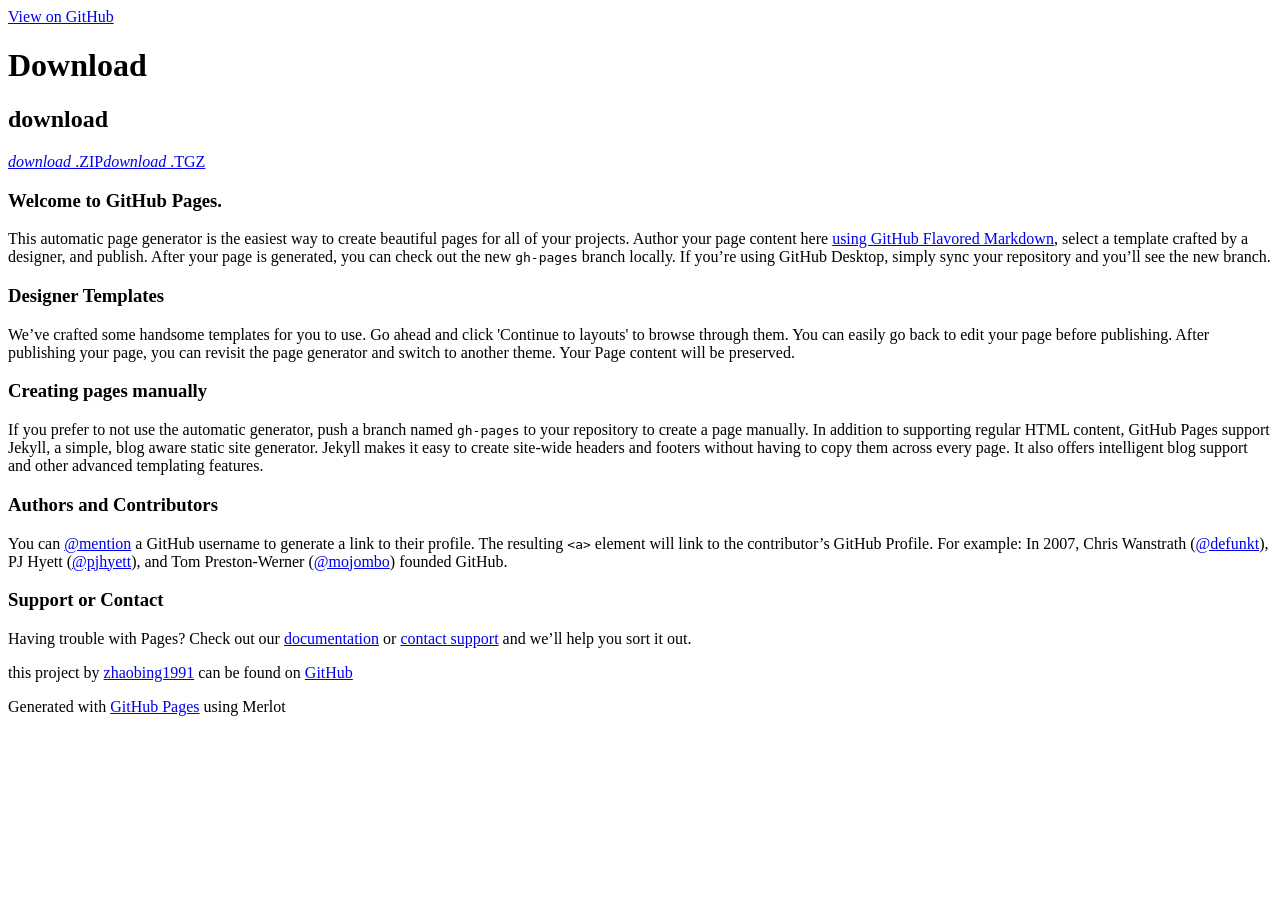
==== index.html @ ccd28148 "Create gh-pages branch via GitHub" ====
<!DOCTYPE html>
<html>
  <head>
    <meta charset='utf-8'>
    <meta http-equiv="X-UA-Compatible" content="chrome=1">
    <meta name="viewport" content="width=640">

    <link rel="stylesheet" href="stylesheets/core.css" media="screen">
    <link rel="stylesheet" href="stylesheets/mobile.css" media="handheld, only screen and (max-device-width:640px)">
    <link rel="stylesheet" href="stylesheets/github-light.css">

    <script type="text/javascript" src="javascripts/modernizr.js"></script>
    <script type="text/javascript" src="https://ajax.googleapis.com/ajax/libs/jquery/1.7.1/jquery.min.js"></script>
    <script type="text/javascript" src="javascripts/headsmart.min.js"></script>
    <script type="text/javascript">
      $(document).ready(function () {
        $('#main_content').headsmart()
      })
    </script>
    <title>Download by zhaobing1991</title>
  </head>

  <body>
    <a id="forkme_banner" href="https://github.com/zhaobing1991/download">View on GitHub</a>
    <div class="shell">

      <header>
        <span class="ribbon-outer">
          <span class="ribbon-inner">
            <h1>Download</h1>
            <h2>download</h2>
          </span>
          <span class="left-tail"></span>
          <span class="right-tail"></span>
        </span>
      </header>

      <section id="downloads">
        <span class="inner">
          <a href="https://github.com/zhaobing1991/download/zipball/master" class="zip"><em>download</em> .ZIP</a><a href="https://github.com/zhaobing1991/download/tarball/master" class="tgz"><em>download</em> .TGZ</a>
        </span>
      </section>


      <span class="banner-fix"></span>


      <section id="main_content">
        <h3>
<a id="welcome-to-github-pages" class="anchor" href="#welcome-to-github-pages" aria-hidden="true"><span aria-hidden="true" class="octicon octicon-link"></span></a>Welcome to GitHub Pages.</h3>

<p>This automatic page generator is the easiest way to create beautiful pages for all of your projects. Author your page content here <a href="https://guides.github.com/features/mastering-markdown/">using GitHub Flavored Markdown</a>, select a template crafted by a designer, and publish. After your page is generated, you can check out the new <code>gh-pages</code> branch locally. If you’re using GitHub Desktop, simply sync your repository and you’ll see the new branch.</p>

<h3>
<a id="designer-templates" class="anchor" href="#designer-templates" aria-hidden="true"><span aria-hidden="true" class="octicon octicon-link"></span></a>Designer Templates</h3>

<p>We’ve crafted some handsome templates for you to use. Go ahead and click 'Continue to layouts' to browse through them. You can easily go back to edit your page before publishing. After publishing your page, you can revisit the page generator and switch to another theme. Your Page content will be preserved.</p>

<h3>
<a id="creating-pages-manually" class="anchor" href="#creating-pages-manually" aria-hidden="true"><span aria-hidden="true" class="octicon octicon-link"></span></a>Creating pages manually</h3>

<p>If you prefer to not use the automatic generator, push a branch named <code>gh-pages</code> to your repository to create a page manually. In addition to supporting regular HTML content, GitHub Pages support Jekyll, a simple, blog aware static site generator. Jekyll makes it easy to create site-wide headers and footers without having to copy them across every page. It also offers intelligent blog support and other advanced templating features.</p>

<h3>
<a id="authors-and-contributors" class="anchor" href="#authors-and-contributors" aria-hidden="true"><span aria-hidden="true" class="octicon octicon-link"></span></a>Authors and Contributors</h3>

<p>You can <a href="https://help.github.com/articles/basic-writing-and-formatting-syntax/#mentioning-users-and-teams" class="user-mention">@mention</a> a GitHub username to generate a link to their profile. The resulting <code>&lt;a&gt;</code> element will link to the contributor’s GitHub Profile. For example: In 2007, Chris Wanstrath (<a href="https://github.com/defunkt" class="user-mention">@defunkt</a>), PJ Hyett (<a href="https://github.com/pjhyett" class="user-mention">@pjhyett</a>), and Tom Preston-Werner (<a href="https://github.com/mojombo" class="user-mention">@mojombo</a>) founded GitHub.</p>

<h3>
<a id="support-or-contact" class="anchor" href="#support-or-contact" aria-hidden="true"><span aria-hidden="true" class="octicon octicon-link"></span></a>Support or Contact</h3>

<p>Having trouble with Pages? Check out our <a href="https://help.github.com/pages">documentation</a> or <a href="https://github.com/contact">contact support</a> and we’ll help you sort it out.</p>
      </section>

      <footer>
        <span class="ribbon-outer">
          <span class="ribbon-inner">
            <p>this project by <a href="https://github.com/zhaobing1991">zhaobing1991</a> can be found on <a href="https://github.com/zhaobing1991/download">GitHub</a></p>
          </span>
          <span class="left-tail"></span>
          <span class="right-tail"></span>
        </span>
        <p>Generated with <a href="https://pages.github.com">GitHub Pages</a> using Merlot</p>
        <span class="octocat"></span>
      </footer>

    </div>

    
  </body>
</html>
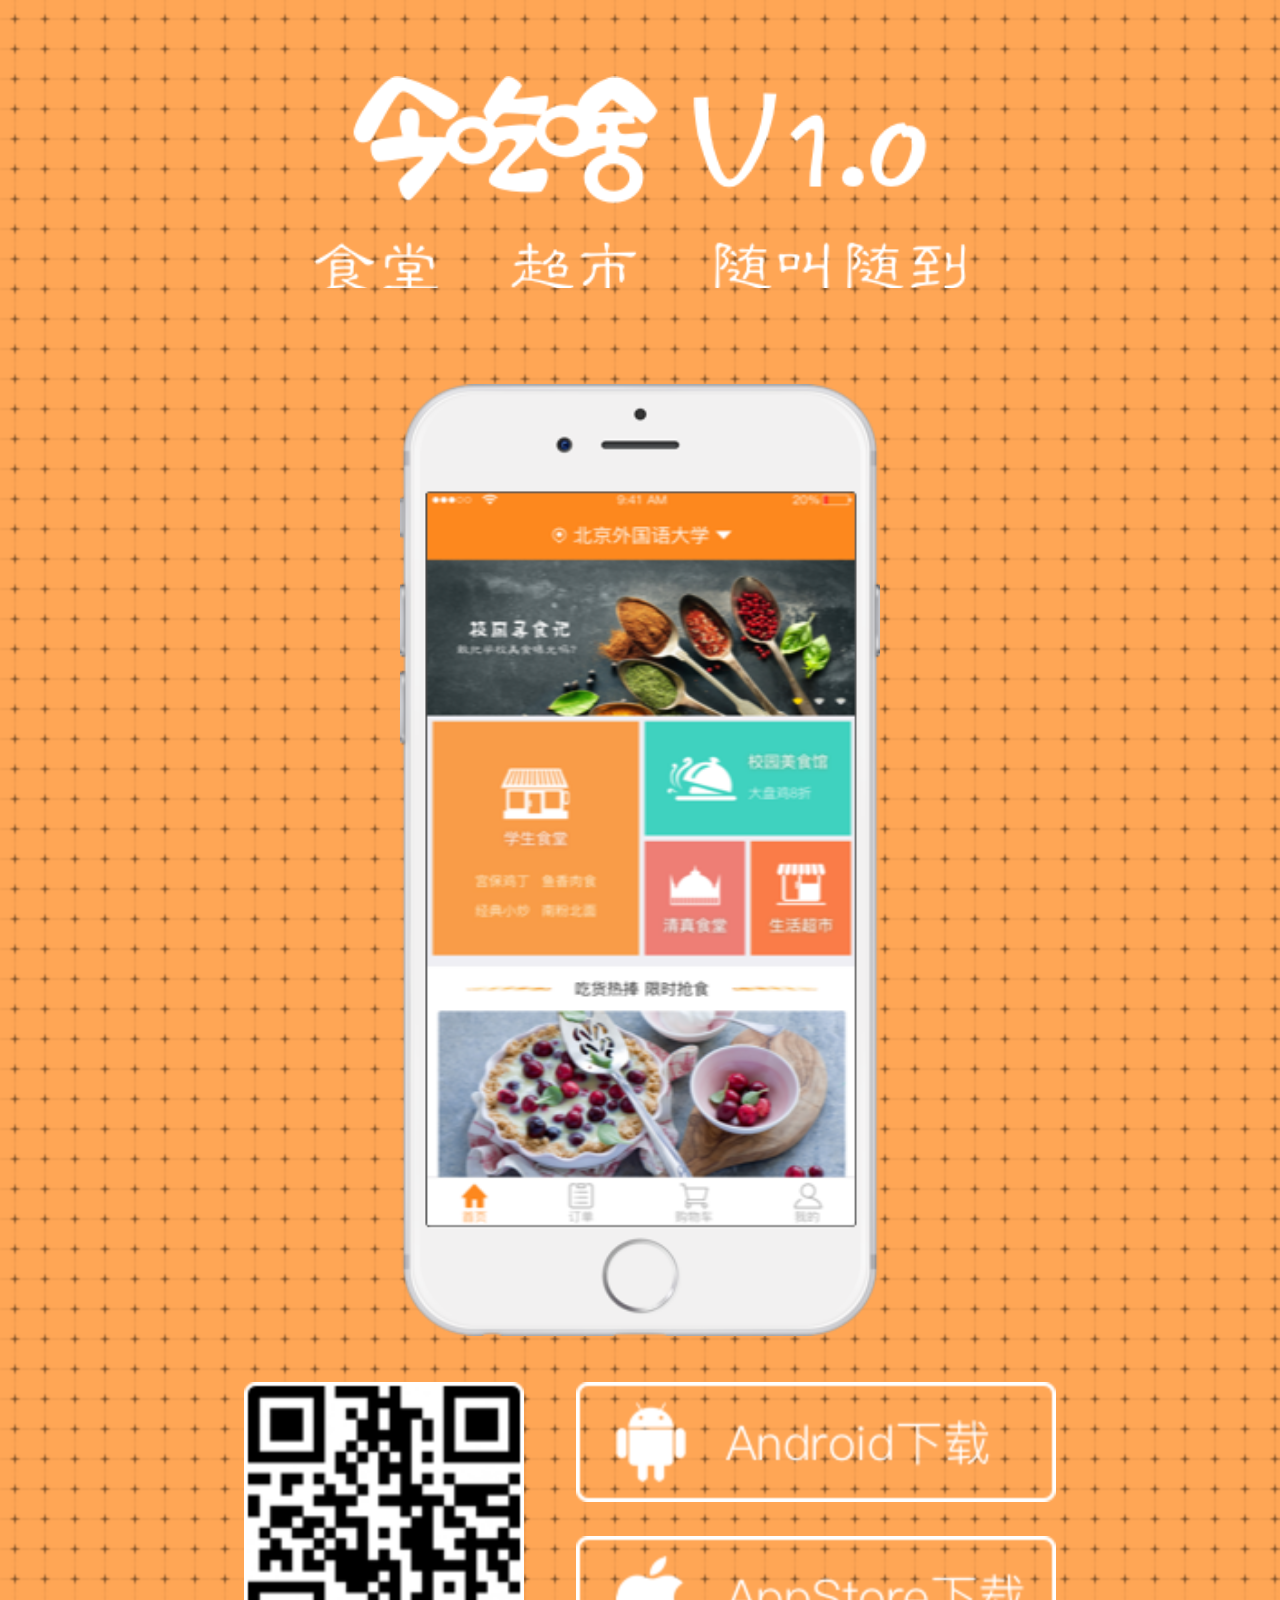
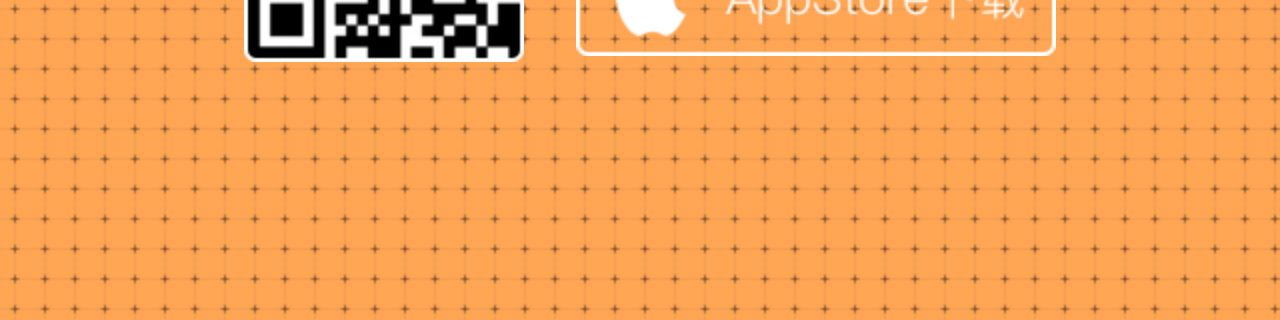
==== commit 3126577c: "a" ====
--- a/index.html
+++ b/index.html
@@ -1,91 +1,55 @@
 <!DOCTYPE html>
 <html>
-  <head>
-    <meta charset='utf-8'>
-    <meta http-equiv="X-UA-Compatible" content="chrome=1">
-    <meta name="viewport" content="width=640">
-
-    <link rel="stylesheet" href="stylesheets/core.css" media="screen">
-    <link rel="stylesheet" href="stylesheets/mobile.css" media="handheld, only screen and (max-device-width:640px)">
-    <link rel="stylesheet" href="stylesheets/github-light.css">
-
-    <script type="text/javascript" src="javascripts/modernizr.js"></script>
-    <script type="text/javascript" src="https://ajax.googleapis.com/ajax/libs/jquery/1.7.1/jquery.min.js"></script>
-    <script type="text/javascript" src="javascripts/headsmart.min.js"></script>
-    <script type="text/javascript">
-      $(document).ready(function () {
-        $('#main_content').headsmart()
-      })
-    </script>
-    <title>Download by zhaobing1991</title>
-  </head>
-
-  <body>
-    <a id="forkme_banner" href="https://github.com/zhaobing1991/download">View on GitHub</a>
-    <div class="shell">
-
-      <header>
-        <span class="ribbon-outer">
-          <span class="ribbon-inner">
-            <h1>Download</h1>
-            <h2>download</h2>
-          </span>
-          <span class="left-tail"></span>
-          <span class="right-tail"></span>
-        </span>
-      </header>
-
-      <section id="downloads">
-        <span class="inner">
-          <a href="https://github.com/zhaobing1991/download/zipball/master" class="zip"><em>download</em> .ZIP</a><a href="https://github.com/zhaobing1991/download/tarball/master" class="tgz"><em>download</em> .TGZ</a>
-        </span>
-      </section>
+<head lang="en">
+    <meta charset="UTF-8">
+    <meta name="viewport"
+          content="width=device-width, user-scalable=no, initial-scale=1.0, maximum-scale=1.0, minimum-scale=1.0"/>
+    <meta name="keywords" content=" " />
+    <meta name="description" content="" />
+    <meta name="date" content="" />
+    <title>下载页</title>
+    <link rel="stylesheet" href="download.css"/>
+    <style>
+        @-webkit-keyframes rotation {
+            10% { transform: rotate(90deg); -webkit-transform: rotate(90deg) }
+            50%, 60% { transform: rotate(0deg); -webkit-transform: rotate(0deg) }
+            90% { transform: rotate(90deg); -webkit-transform: rotate(90deg) }
+            100% { transform: rotate(90deg); -webkit-transform: rotate(90deg) }
+        }
+        @keyframes rotation {
+            10% { transform: rotate(90deg); -webkit-transform: rotate(90deg) }
+            50%, 60% { transform: rotate(0deg); -webkit-transform: rotate(0deg) }
+            90% { transform: rotate(90deg); -webkit-transform: rotate(90deg) }
+            100% { transform: rotate(90deg); -webkit-transform: rotate(90deg) }
+        }
+        #orientLayer { display: none; }
+        @media screen and (min-aspect-ratio: 13/8) { #orientLayer { display: block; z-index: 1000} }
+        .mod-orient-layer { display: none; position: fixed; height: 100%; width: 100%; left: 0; top: 0; right: 0; bottom: 0; background: #000; z-index: 100 }
+        .mod-orient-layer__content { position: absolute; left: 50%; top: 10%; text-align: center; margin-left: -120px}
+        .mod-orient-layer__icon-orient {background-image: url('[data-uri]');display: inline-block; width: 67px; height: 109px;
+            transform: rotate(90deg); -webkit-transform: rotate(90deg); -webkit-animation: rotation infinite 1.5s ease-in-out; animation: rotation infinite 1.5s ease-in-out; -webkit-background-size: 67px; background-size: 67px }
+    </style>
+</head>
+<body>
+<div class="box" id="box">
 
 
-      <span class="banner-fix"></span>
+            <div class="page_one" >
+                <div></div>
+                <div></div>
+                <div></div>
+                <div></div>
+                <div></div>
 
+            </div>
 
-      <section id="main_content">
-        <h3>
-<a id="welcome-to-github-pages" class="anchor" href="#welcome-to-github-pages" aria-hidden="true"><span aria-hidden="true" class="octicon octicon-link"></span></a>Welcome to GitHub Pages.</h3>
-
-<p>This automatic page generator is the easiest way to create beautiful pages for all of your projects. Author your page content here <a href="https://guides.github.com/features/mastering-markdown/">using GitHub Flavored Markdown</a>, select a template crafted by a designer, and publish. After your page is generated, you can check out the new <code>gh-pages</code> branch locally. If you’re using GitHub Desktop, simply sync your repository and you’ll see the new branch.</p>
-
-<h3>
-<a id="designer-templates" class="anchor" href="#designer-templates" aria-hidden="true"><span aria-hidden="true" class="octicon octicon-link"></span></a>Designer Templates</h3>
-
-<p>We’ve crafted some handsome templates for you to use. Go ahead and click 'Continue to layouts' to browse through them. You can easily go back to edit your page before publishing. After publishing your page, you can revisit the page generator and switch to another theme. Your Page content will be preserved.</p>
-
-<h3>
-<a id="creating-pages-manually" class="anchor" href="#creating-pages-manually" aria-hidden="true"><span aria-hidden="true" class="octicon octicon-link"></span></a>Creating pages manually</h3>
-
-<p>If you prefer to not use the automatic generator, push a branch named <code>gh-pages</code> to your repository to create a page manually. In addition to supporting regular HTML content, GitHub Pages support Jekyll, a simple, blog aware static site generator. Jekyll makes it easy to create site-wide headers and footers without having to copy them across every page. It also offers intelligent blog support and other advanced templating features.</p>
-
-<h3>
-<a id="authors-and-contributors" class="anchor" href="#authors-and-contributors" aria-hidden="true"><span aria-hidden="true" class="octicon octicon-link"></span></a>Authors and Contributors</h3>
-
-<p>You can <a href="https://help.github.com/articles/basic-writing-and-formatting-syntax/#mentioning-users-and-teams" class="user-mention">@mention</a> a GitHub username to generate a link to their profile. The resulting <code>&lt;a&gt;</code> element will link to the contributor’s GitHub Profile. For example: In 2007, Chris Wanstrath (<a href="https://github.com/defunkt" class="user-mention">@defunkt</a>), PJ Hyett (<a href="https://github.com/pjhyett" class="user-mention">@pjhyett</a>), and Tom Preston-Werner (<a href="https://github.com/mojombo" class="user-mention">@mojombo</a>) founded GitHub.</p>
-
-<h3>
-<a id="support-or-contact" class="anchor" href="#support-or-contact" aria-hidden="true"><span aria-hidden="true" class="octicon octicon-link"></span></a>Support or Contact</h3>
-
-<p>Having trouble with Pages? Check out our <a href="https://help.github.com/pages">documentation</a> or <a href="https://github.com/contact">contact support</a> and we’ll help you sort it out.</p>
-      </section>
-
-      <footer>
-        <span class="ribbon-outer">
-          <span class="ribbon-inner">
-            <p>this project by <a href="https://github.com/zhaobing1991">zhaobing1991</a> can be found on <a href="https://github.com/zhaobing1991/download">GitHub</a></p>
-          </span>
-          <span class="left-tail"></span>
-          <span class="right-tail"></span>
-        </span>
-        <p>Generated with <a href="https://pages.github.com">GitHub Pages</a> using Merlot</p>
-        <span class="octocat"></span>
-      </footer>
-
+<div id="orientLayer" class="mod-orient-layer">
+    <div class="mod-orient-layer__content">
+        <i class="icon mod-orient-layer__icon-orient"></i>
+        <div class="mod-orient-layer__desc">为了更好的体验，请使用竖屏浏览</div>
     </div>
-
-    
-  </body>
-</html>
+</div>
+</div>
+<script src="download.js"></script>
+</body>
+</html>
--- a/download.css
+++ b/download.css
@@ -0,0 +1,59 @@
+@charset "utf-8";
+html{font-family:"Helvetica Neue", Helvetica, Arial, sans-serif;}
+body, ul, ol, li, p, h1, h2, h3, h4, h5, h6, form, fieldset, table, td, img, div, dl, dt, dd { margin: 0; padding: 0; border: 0; }
+body{background:#EEE; color:#555; font-size:16px; margin:0 auto; max-width:640px;font-family:'宋体','微软雅黑', '黑体',"Helvetica Neue","Helvetica","Arial","sans-serif";}
+a,a:link,a:active,a:hover,a:visited{color:#555; text-decoration:none;}
+
+@media only screen and (max-width:320px){body{font-size:10px}}
+@media only screen and (max-width:360px) and (min-width:320px){body{font-size:12px}}
+@media only screen and (max-width:360px) and (min-width:350px){body{font-size:12px}}
+@media only screen and (max-width:480px) and (min-width:360px){body{font-size:14px}}
+@media only screen and (max-width:480px) and (min-width:470px){body{font-size:14px}}
+@media only screen and (max-width:560px) and (min-width:480px){body{font-size:16px}}
+@media only screen and (max-width:570px) and (min-width:560px){body{font-size:16px}}
+@media only screen and (max-width:640px) and (min-width:570px){body{font-size:16px}}
+@media only screen and (max-width:640px) and (min-width:630px){body{font-size:16px}}
+
+html,body{
+    width: 100%;
+    height: 100%;
+    overflow: hidden;/*隐藏滚动条*/
+}
+
+#box{
+    width: 640px;
+    height: 960px;
+    overflow: hidden;
+    position: absolute;
+    left:50%;
+    top:0;
+    margin-left: -320px;
+    transform-origin:top;
+}
+
+.page_one{
+    background:url("img/fff.png") no-repeat center center;
+    background-size: 100%;
+    z-index: 10;
+    width: 100%;
+    height: 100%;text-align: center;
+}
+
+
+.page_one div{position: absolute; }
+
+.page_one > div:nth-child(1){width: 326px; height: 106px; background: url("img/header.png") no-repeat;
+    background-size:100%;
+    left: 50%; top: 4%;
+margin-left: -163px;}
+
+.page_one > div:nth-child(2){width: 240px; height: 476px; left: 50%; top: 20%;margin-left: -120px; background: url("img/shouji.png") no-repeat;background-size: 100% 100%; }
+
+.page_one > div:nth-child(3){width: 140px ;height: 140px; background: url("img/weima.png") no-repeat; left: 19%; top: 72%;}
+.page_one > div:nth-child(4){width: 240px ;height: 60px; background: url("img/anzhuo.png") no-repeat; left: 45%; top: 72%;}
+.page_one > div:nth-child(5){width: 240px ;height: 60px; background: url("img/pingguo%20.png") no-repeat; left: 45%; top: 80%;
+    background-size: 100% 100%;
+}
+
+
+
